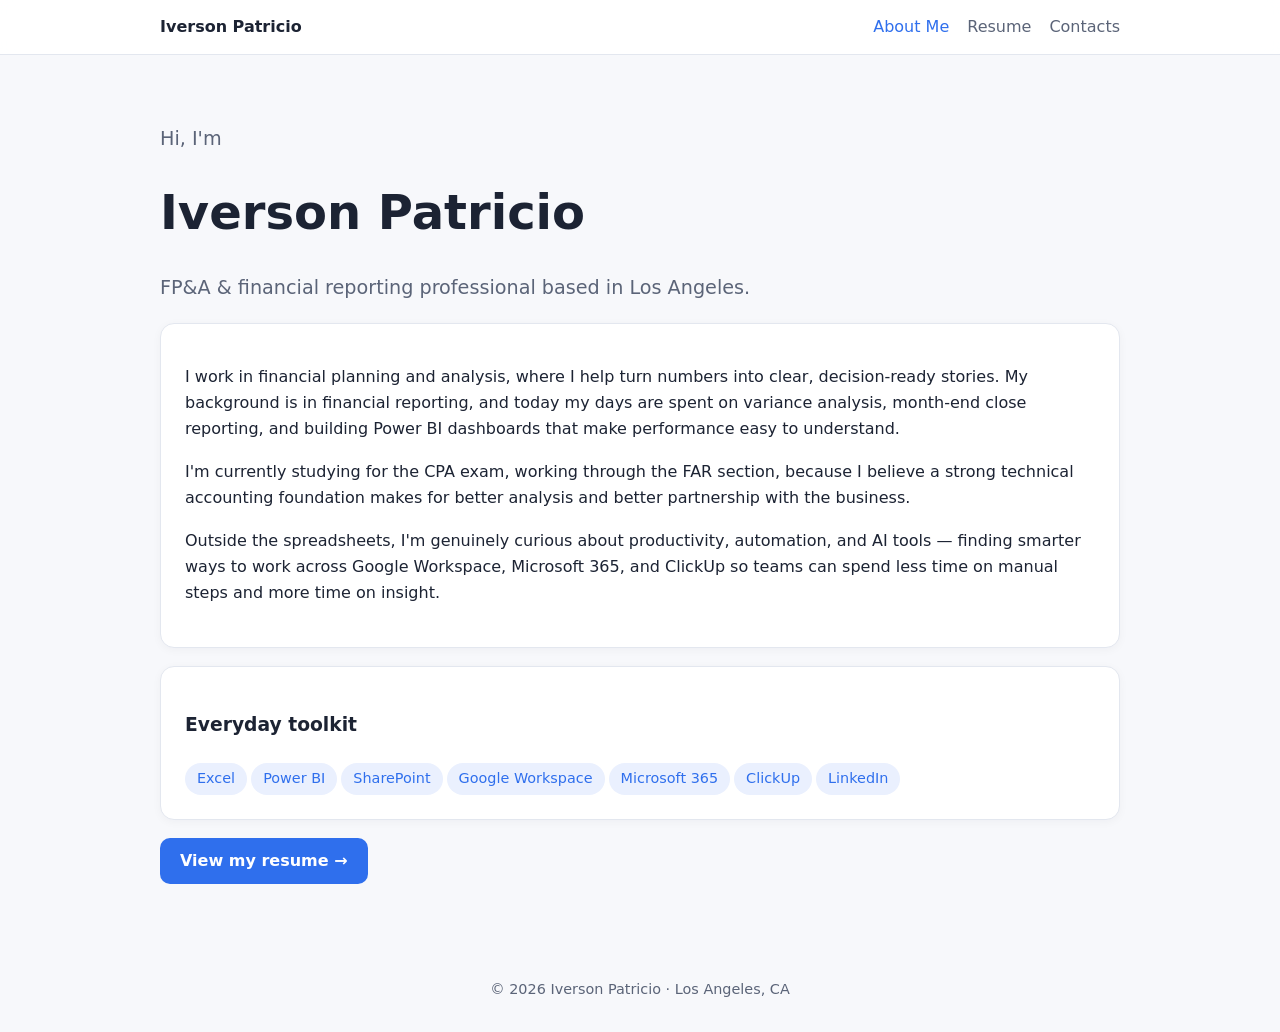
==== index.html @ 7f49e9b9 "Initial personal site" ====
<!DOCTYPE html><html lang="en"><head><meta charset="utf-8"><meta name="viewport" content="width=device-width,initial-scale=1">
<!-- PLACEHOLDERS NEEDING INPUT (see README.md): Work experience (employers, titles, dates, highlights); Education (school, degree, dates); Certifications (any besides CPA in progress); LinkedIn URL; Email address. Also review the drafted bio. -->
<title>About · Iverson Patricio</title><meta name="description" content="Iverson Patricio — FP&A and financial reporting professional in Los Angeles."><link rel="stylesheet" href="style.css"></head><body>
<nav><div class="nav-in"><a class="brand" href="index.html" data-nav>Iverson Patricio</a><div class="links">
<a href="index.html" data-nav class="active">About Me</a><a href="resume.html" data-nav >Resume</a><a href="contact.html" data-nav >Contacts</a></div></div></nav><main>
<p class="lead">Hi, I'm</p><h1>Iverson Patricio</h1><p class="lead">FP&amp;A &amp; financial reporting professional based in Los Angeles.</p>
<div class="card"><p>I work in financial planning and analysis, where I help turn numbers into clear, decision-ready stories. My background is in financial reporting, and today my days are spent on variance analysis, month-end close reporting, and building Power BI dashboards that make performance easy to understand.</p>
<p>I'm currently studying for the CPA exam, working through the FAR section, because I believe a strong technical accounting foundation makes for better analysis and better partnership with the business.</p>
<p>Outside the spreadsheets, I'm genuinely curious about productivity, automation, and AI tools — finding smarter ways to work across Google Workspace, Microsoft 365, and ClickUp so teams can spend less time on manual steps and more time on insight.</p></div>
<div class="card"><h3>Everyday toolkit</h3><div class="tags"><span>Excel</span><span>Power BI</span><span>SharePoint</span><span>Google Workspace</span><span>Microsoft 365</span><span>ClickUp</span><span>LinkedIn</span></div></div>
<p><a class="btn" href="resume.html" data-nav>View my resume →</a></p>
</main><footer>© 2026 Iverson Patricio · Los Angeles, CA</footer><script src="script.js"></script></body></html>
---- style.css ----
:root{--bg:#f7f8fb;--card:#fff;--ink:#1c2333;--muted:#5b6478;--accent:#2f6fed;--line:#e3e7ef}
*{box-sizing:border-box}html{scroll-behavior:smooth}
body{margin:0;font-family:Inter,system-ui,-apple-system,Segoe UI,Roboto,sans-serif;background:var(--bg);color:var(--ink);line-height:1.65;opacity:0;transition:opacity .35s ease}
body.loaded{opacity:1}body.leaving{opacity:0}
nav{position:sticky;top:0;z-index:10;background:rgba(255,255,255,.9);backdrop-filter:blur(8px);border-bottom:1px solid var(--line)}
.nav-in{max-width:1000px;margin:auto;display:flex;align-items:center;justify-content:space-between;padding:14px 20px;flex-wrap:wrap;gap:10px}
.brand{font-weight:700;color:var(--ink);text-decoration:none}
.links a{margin-left:18px;color:var(--muted);text-decoration:none;font-weight:500}
.links a.active,.links a:hover{color:var(--accent)}
main{max-width:1000px;margin:auto;padding:48px 20px}
h1{font-size:clamp(2rem,5vw,3rem);margin:.2em 0}.lead{font-size:1.2rem;color:var(--muted)}
.card{background:var(--card);border:1px solid var(--line);border-radius:14px;padding:24px;margin:18px 0;box-shadow:0 2px 10px rgba(20,30,60,.04)}
.ph{background:#fff4d6;border:1px dashed #d9a400;padding:1px 6px;border-radius:5px;font-size:.92em}
.tags span{display:inline-block;background:#eaf0fe;color:var(--accent);padding:4px 12px;border-radius:99px;margin:4px 4px 0 0;font-size:.9rem}
.resume{display:grid;grid-template-columns:200px 1fr;gap:32px}
.spy{position:sticky;top:80px;align-self:start}.spy a{display:block;padding:8px 12px;color:var(--muted);text-decoration:none;border-left:3px solid transparent}
.spy a.on{color:var(--accent);border-color:var(--accent);font-weight:600}
section{scroll-margin-top:80px}
.btn{display:inline-block;background:var(--accent);color:#fff;padding:10px 20px;border-radius:10px;text-decoration:none;font-weight:600}
footer{text-align:center;color:var(--muted);padding:30px;font-size:.9rem}
@media(max-width:720px){.resume{grid-template-columns:1fr}.spy{top:56px;display:flex;overflow-x:auto;background:var(--bg);z-index:5}.spy a{border-left:0;border-bottom:3px solid transparent;white-space:nowrap}.spy a.on{border-color:var(--accent)}.links a{margin:0 14px 0 0}}
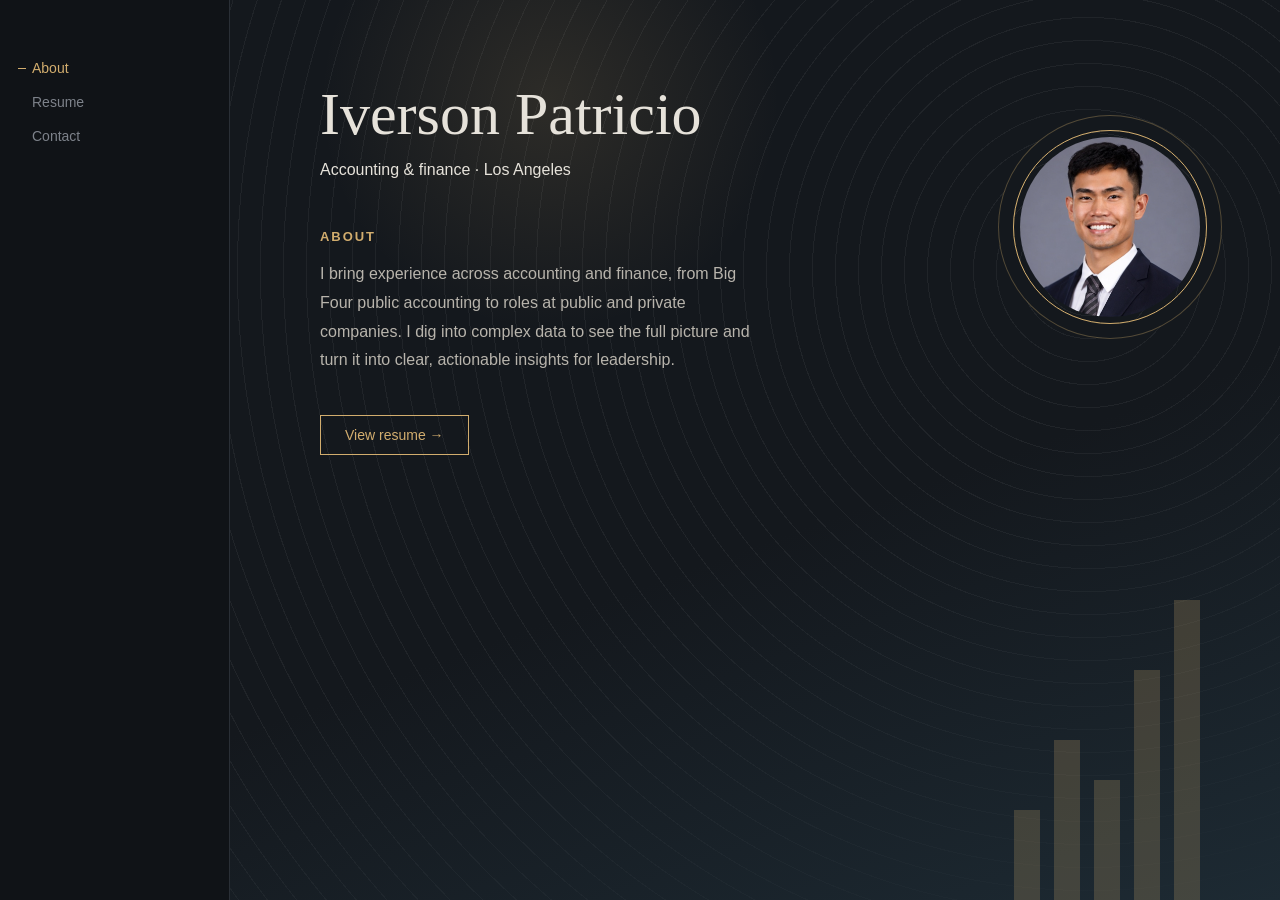
==== commit 095210e6: "Publish Midnight Contour as main portfolio" ====
--- a/index.html
+++ b/index.html
@@ -1,12 +1,37 @@
-<!DOCTYPE html><html lang="en"><head><meta charset="utf-8"><meta name="viewport" content="width=device-width,initial-scale=1">
-<!-- PLACEHOLDERS NEEDING INPUT (see README.md): Work experience (employers, titles, dates, highlights); Education (school, degree, dates); Certifications (any besides CPA in progress); LinkedIn URL; Email address. Also review the drafted bio. -->
-<title>About · Iverson Patricio</title><meta name="description" content="Iverson Patricio — FP&A and financial reporting professional in Los Angeles."><link rel="stylesheet" href="style.css"></head><body>
-<nav><div class="nav-in"><a class="brand" href="index.html" data-nav>Iverson Patricio</a><div class="links">
-<a href="index.html" data-nav class="active">About Me</a><a href="resume.html" data-nav >Resume</a><a href="contact.html" data-nav >Contacts</a></div></div></nav><main>
-<p class="lead">Hi, I'm</p><h1>Iverson Patricio</h1><p class="lead">FP&amp;A &amp; financial reporting professional based in Los Angeles.</p>
-<div class="card"><p>I work in financial planning and analysis, where I help turn numbers into clear, decision-ready stories. My background is in financial reporting, and today my days are spent on variance analysis, month-end close reporting, and building Power BI dashboards that make performance easy to understand.</p>
-<p>I'm currently studying for the CPA exam, working through the FAR section, because I believe a strong technical accounting foundation makes for better analysis and better partnership with the business.</p>
-<p>Outside the spreadsheets, I'm genuinely curious about productivity, automation, and AI tools — finding smarter ways to work across Google Workspace, Microsoft 365, and ClickUp so teams can spend less time on manual steps and more time on insight.</p></div>
-<div class="card"><h3>Everyday toolkit</h3><div class="tags"><span>Excel</span><span>Power BI</span><span>SharePoint</span><span>Google Workspace</span><span>Microsoft 365</span><span>ClickUp</span><span>LinkedIn</span></div></div>
-<p><a class="btn" href="resume.html" data-nav>View my resume →</a></p>
-</main><footer>© 2026 Iverson Patricio · Los Angeles, CA</footer><script src="script.js"></script></body></html>
+<!doctype html><html><head><meta name="robots" content="noindex"><meta charset='utf-8'><style>body{margin:0;font-family:Helvetica,Arial,sans-serif;display:flex;height:100vh;overflow:hidden;position:relative}nav{width:230px;padding:60px 32px;box-sizing:border-box;display:flex;flex-direction:column;justify-content:space-between;position:relative;z-index:2}.links{display:flex;flex-direction:column}.links a{margin-top:18px;font-size:14px}.logo{font-family:Georgia,serif;font-size:26px}.foot{font-size:12px;opacity:.6}main{padding:120px 90px;max-width:620px;position:relative;z-index:2}h1{font-family:Georgia,serif;font-weight:400;font-size:60px;margin:0}.sub{margin:12px 0 50px}h2{font-size:13px;letter-spacing:.15em;text-transform:uppercase}p{line-height:1.8;font-size:16px}a{text-decoration:none}.btn{display:inline-block;margin-top:24px;font-size:14px;padding:11px 24px}body{background:#14181d;color:#e6e2da;background-image:repeating-radial-gradient(circle at 85% 30%,transparent 0 22px,#ffffff0d 22px 23px)}nav{background:#101317;border-right:1px solid #2a2f36}.links a{color:#7d828a}.links a.on{color:#d2ad6e}.logo{color:#d2ad6e}h2{color:#d2ad6e}p{color:#b8b4ac}.btn{border:1px solid #d2ad6e;color:#d2ad6e}.bar{position:absolute;right:80px;bottom:0;display:flex;gap:14px;align-items:flex-end;z-index:1;opacity:.22}.bar i{width:26px;background:#d2ad6e;display:block}main{}.gl{position:absolute;left:300px;top:-150px;width:500px;height:500px;background:radial-gradient(circle,#d2ad6e22,transparent 65%);z-index:1}.dg{position:absolute;right:0;top:0;width:100%;height:100%;background:linear-gradient(160deg,transparent 60%,#1d2a33 100%);z-index:0}.ln{position:absolute;left:230px;top:420px;width:420px;height:1px;background:linear-gradient(90deg,#d2ad6e66,transparent);z-index:1}body{height:auto;overflow:auto;min-height:100vh}nav{position:sticky;top:0;height:100vh}.wrap{display:flex}.tabs{display:flex;gap:22px;margin:0 0 40px;font-size:12px;letter-spacing:.15em;text-transform:uppercase}.tabs a{color:#7d828a}.tabs a.on{color:#d2ad6e}.job{border-left:1px solid #d2ad6e55;padding:0 0 26px 22px;position:relative}.job:before{content:'';position:absolute;left:-4px;top:6px;width:7px;height:7px;border-radius:50%;background:#d2ad6e}.job h3{font-family:Georgia,serif;font-weight:400;font-size:20px;margin:0}.meta{font-size:13px;color:#d2ad6e;margin:4px 0 8px}.job ul{margin:0;padding-left:18px;color:#b8b4ac;font-size:14px;line-height:1.7}.chips span{display:inline-block;border:1px solid #3a3f46;padding:6px 12px;margin:0 8px 8px 0;font-size:13px;color:#cfcac0}h2{margin-top:44px}main{max-width:720px;padding:80px 90px}
+body{overflow:hidden;height:100vh}nav{height:100vh}
+#stage{flex:1;position:relative;height:100vh;overflow:hidden;z-index:2}
+.view{position:absolute;inset:0;overflow-y:auto;opacity:0;visibility:hidden;transform:translateY(24px);transition:opacity .55s cubic-bezier(.2,.7,.2,1),transform .55s cubic-bezier(.2,.7,.2,1),visibility 0s .55s}
+.view.on{opacity:1;visibility:visible;transform:none;transition-delay:.12s,.12s,0s}
+.view.out{opacity:0;transform:translateY(-16px)}
+.view main{max-width:720px}
+.links a{position:relative;cursor:pointer;transition:color .3s}
+.links a:after{content:'';position:absolute;left:-14px;top:50%;width:0;height:1px;background:#d2ad6e;transition:width .35s}
+.links a.on:after{width:8px}.links a:hover{color:#e6e2da}
+.btn{transition:background .3s,color .3s}.btn:hover{background:#d2ad6e;color:#14181d}
+.bar i{transform-origin:bottom;transform:scaleY(0);transition:transform 1.1s cubic-bezier(.2,.8,.2,1),opacity .6s}
+.bar.go i{transform:scaleY(var(--s,1))}
+.ln{transform-origin:left;transform:scaleX(0);transition:transform 1.2s cubic-bezier(.2,.8,.2,1) .2s}.ln.go{transform:scaleX(1)}
+.gl{transition:transform 1.4s ease}
+.rv{opacity:0;transform:translateY(14px);transition:opacity .6s ease,transform .6s ease}.rv.in{opacity:1;transform:none}
+@media (prefers-reduced-motion:reduce){*{transition:none!important}}
+.skcat{font-size:12px;letter-spacing:.12em;text-transform:uppercase;color:#7d828a;margin:18px 0 10px}.tabs a{cursor:pointer;transition:color .3s}.tabs a:hover{color:#e6e2da}.card{display:flex;gap:26px;align-items:center;border:1px solid #d2ad6e88;background:#101317cc;padding:28px 32px;max-width:560px;margin:10px 0 8px}.card img{width:110px;height:110px;border-radius:50%;object-fit:cover;object-position:50% 25%;border:1px solid #d2ad6e;padding:4px;flex:none}.cn{font-family:Georgia,serif;font-size:24px;color:#e6e2da}.cs{font-size:13px;color:#d2ad6e;margin:4px 0 14px}.cl{display:block;font-size:14px;color:#b8b4ac;line-height:1.8;transition:color .3s}.cl:hover{color:#d2ad6e}.hs{width:140px;height:140px;border-radius:50%;object-fit:cover;object-position:50% 25%;border:1px solid #d2ad6e;padding:5px;margin:0 0 32px;display:block;position:relative;z-index:3;flex:none}@media (max-width:900px){#about main{padding:48px 28px}.hs{width:110px;height:110px}}#about main,#about p{max-width:440px}.ring{position:absolute;right:7%;top:130px;width:180px;height:180px;border-radius:50%;object-fit:cover;object-position:50% 25%;border:1px solid #d2ad6e;padding:6px;box-shadow:0 0 0 14px #14181d,0 0 0 15px #d2ad6e55;z-index:1}@media (max-width:1100px){.ring{position:static;display:block;width:120px;height:120px;margin:48px 0 0 90px}#about main{padding-top:36px}}nav{justify-content:flex-start!important}.links a:first-child{margin-top:0}</style></head><body><div class='dg'></div><div class='gl'></div><div class='bar'><i style='height:90px'></i><i style='height:160px'></i><i style='height:120px'></i><i style='height:230px'></i><i style='height:300px'></i></div><nav><div class="links"><a data-go="about" href="#about">About</a><a data-go="resume" href="#resume">Resume</a><a data-go="contact" href="#contact">Contact</a></div></nav><div id='stage'><section class='view' id='about'><img class='ring' src='headshot.png' alt='Iverson Patricio'><main><h1 class='rv'>Iverson Patricio</h1><div class="sub">Accounting &amp; finance · Los Angeles</div><h2 class='rv'>About</h2><p class='rv'>I bring experience across accounting and finance, from Big Four public accounting to roles at public and private companies. I dig into complex data to see the full picture and turn it into clear, actionable insights for leadership.</p><a class="btn" href="#resume" data-go="resume">View resume →</a></main></section><section class='view' id='resume'><main><h1 class='rv'>Resume</h1><div class='sub'>Accounting &amp; finance · Los Angeles</div>
+<div class='tabs'><a href='#' data-jump='r-exp'>Experience</a><a href='#' data-jump='r-edu'>Education</a><a href='#' data-jump='r-cert'>Certifications</a><a href='#' data-jump='r-skills'>Skills</a><a href='#' data-jump='r-int'>Interests</a></div>
+<h2 class='rv' >Summary</h2><p class='rv'  style='color:#b8b4ac;line-height:1.8'>Finance professional with progressive experience across public accounting and corporate FP&amp;A and financial reporting in homebuilding, banking, and other private industries managing over $5B in assets.</p><h2 class='rv' id='r-exp'>Experience</h2><div class='job rv' ><h3>Senior Financial and Reporting Analyst</h3><div class='meta'>Thomas James Homes · Aliso Viejo, CA · 08/2025 – Present</div><ul><li>Managed quarterly and annual audited financial statements per GAAP, including footnotes and audit-ready tie-out schedules in Workiva</li><li>Led external audit deliverables and communications between internal teams and external auditors</li><li>Led multi-divisional P&amp;L analysis, forecasting, and reporting packages and presentations</li><li>Managed monthly board reporting packages for executive leadership, including KPIs, variance analysis, and executive-level presentations</li><li>Ensured accuracy, completeness, and integrity of financial data across monthly, quarterly, and ad-hoc reporting</li><li>Partnered with Divisional VP of Finance, Operational Finance, Corporate FP&amp;A, and Accounting to validate actuals vs. plan and forecast</li></ul></ul></div><div class='job rv' ><h3>Experienced Audit / Acting Senior</h3><div class='meta'>PwC · Los Angeles, CA · 08/2024 – 08/2025</div><ul><li>Performed financial testing and analysis aligned with US GAAP and PCAOB standards, evaluating internal controls and operational efficiency</li><li>Conducted detailed reviews of financial statements, including tie-out and tie-in procedures, to ensure data accuracy</li><li>Managed engagements from planning through reporting, meeting tight deadlines without compromising quality</li><li>As Acting Senior, directed audit work over financial statements and coordinated client deliverables, testing, and review notes</li><li>Applied GAAP and analytical procedures to investigate variances and keep deliverables accurate and audit-ready</li></ul></div><div class='job rv' ><h3>Experienced Audit Associate</h3><div class='meta'>Eide Bailly · Laguna Hills, CA · 08/2023 – 08/2024</div><ul><li>Evaluated financial statements through tie-out and tie-in procedures to ensure data integrity</li><li>Led audit projects from planning through reporting while managing competing priorities</li><li>Performed control testing and validated financial data, supporting operational efficiency</li><li>Performed substantive and controls-oriented audit work across financial statements</li><li>Delivered audit testing and documentation under tight timelines</li></ul></div><div class='job rv' ><h3>Assistant Controller</h3><div class='meta'>Freedom Management Company LLC · 05/2021 – 05/2023</div><ul><li>Managed month-end close, preparing financial documents and supporting the CFO on high-priority reporting deliverables</li><li>Reconciled QuickBooks transactions and oversaw intercompany invoicing and credit card compliance across multiple entities, strengthening financial controls</li><li>Led system migration for payroll and scheduling platforms, ensuring accurate data conversion and training staff on new financial processes</li><li>Built Excel-based schedules and management reporting packages for leadership</li><li>Partnered with leadership on financial packages and process improvements, bridging operational results to management reporting</li></ul></div><div class='job rv' ><h3>Bookkeeper · Dining Room Lead</h3><div class='meta'>Freedom Village · Lake Forest, CA · 08/2016 – 05/2021</div><ul><li>Bookkeeper (08/2018 – 05/2021): kept cash, deposits, and guest charges accurate through busy service weeks and month-end rushes</li><li>Handled vendor bills, drawer counts, and resident and guest billing questions while staying calm and responsive</li><li>Partnered with dining managers so the numbers behind a packed floor were right and residents' accounts were handled with care</li><li>Dining Room Associate / Lead (08/2016 – 08/2018): worked a fast-paced, full-service dining room, handling special requests with patience</li><li>Led busy-night shifts by keeping service moving, resolving guest concerns on the spot, and closing out the shift accurately</li></ul></div>
+<h2 class='rv' id='r-edu'>Education</h2><div class='job rv' ><h3>California State University, Fullerton</h3><div class='meta'>B.A. in Accounting</div></div><div class='job rv' ><h3>Saddleback College</h3><div class='meta'>A.S. in Business Administration</div></div>
+<h2 class='rv' id='r-cert'>Certifications</h2><div class='chips rv' ><span>CPA Candidate (1 of 4 sections passed)</span><span>Alteryx Core Certified</span><span>Financial Planning Foundations</span><span>Real Estate Analytics</span><span>Beta Alpha Psi</span></div>
+<h2 class='rv' id='r-skills'>Skills</h2><div class='rv skcat'>Accounting &amp; Financial Reporting</div><div class='chips rv' ><span>GAAP financial statements</span><span>Month-end close</span><span>Footnote drafting</span><span>Technical accounting research</span><span>SOX / PCAOB testing</span><span>Audit liaison</span><span>Workiva</span></div><div class='rv skcat'>FP&amp;A</div><div class='chips rv' ><span>Forecasting</span><span>Financial modeling</span><span>KPI &amp; variance analysis</span><span>Management reporting</span><span>Executive presentations</span></div><div class='rv skcat'>Software</div><div class='chips rv' ><span>Microsoft Suite</span><span>Excel</span><span>Power BI</span><span>Alteryx</span><span>Vena FP&amp;A</span><span>QuickBooks</span></div><div class='rv skcat'>AI</div><div class='chips rv' ><span>Claude</span><span>Codex</span><span>Grok</span><span>xAI</span></div>
+<h2 class='rv' id='r-int'>Interests</h2><div class='chips rv' ><span>Going to the beach</span><span>Traveling</span><span>Sports</span><span>Fitness</span></div></main></section><section class='view' id='contact'><main><h1 class='rv'>Contact</h1><div class='sub'>Accounting &amp; finance · Los Angeles</div><h2 class='rv'>I'd love to connect</h2><div class='card rv'><img src='headshot.png' alt='Iverson Patricio'><div><div class='cn'>Iverson Patricio</div><div class='cs'>Accounting &amp; finance · Los Angeles</div><a class='cl' href='mailto:allamiverson@gmail.com'>allamiverson@gmail.com</a><a class='cl' href='https://www.linkedin.com/in/iverson-patricio-32b6551a6/' target='_blank' rel='noopener'>linkedin.com/in/iverson-patricio-32b6551a6</a></div></div><a class='btn' href='#about' data-go='about'>← Back to about</a></main></section></div><script>
+const V=['about','resume','contact'],bars=[...document.querySelectorAll('.bar i')],B=document.querySelector('.bar'),G=document.querySelector('.gl');
+const sets={about:[1,1,1,1,1],resume:[.7,1.15,.9,1.3,1.05],contact:[.5,.8,1.1,.75,1.2]};
+function bar(v,k=1){bars.forEach((b,i)=>{b.style.transitionDelay=(i*90)+'ms';b.style.setProperty('--s',(sets[v][i]*k).toFixed(3))})}
+function show(v){if(!V.includes(v))v='about';document.querySelectorAll('.links a').forEach(a=>a.classList.toggle('on',a.dataset.go===v));
+document.querySelectorAll('.view').forEach(s=>{if(s.id===v){s.classList.remove('out');s.classList.add('on');s.scrollTop=0;reveal(s)}else if(s.classList.contains('on')){s.classList.remove('on');s.classList.add('out')}});
+bar(v);G.style.transform='translate('+(V.indexOf(v)*60)+'px,'+(V.indexOf(v)*40)+'px)'}
+document.addEventListener('click',e=>{const j=e.target.closest('[data-jump]');if(j){e.preventDefault();const t=document.getElementById(j.dataset.jump),v=t.closest('.view');v.scrollTo({top:t.offsetTop-30,behavior:'smooth'});document.querySelectorAll('.tabs a').forEach(x=>x.classList.toggle('on',x===j));return}const a=e.target.closest('[data-go]');if(a){e.preventDefault();history.pushState(null,'','#'+a.dataset.go);show(a.dataset.go)}});
+addEventListener('popstate',()=>show(location.hash.slice(1)));
+const io=new IntersectionObserver(es=>es.forEach(x=>{if(x.isIntersecting){x.target.classList.add('in');io.unobserve(x.target)}}),{threshold:.15});
+function reveal(s){s.querySelectorAll('.rv').forEach((el,i)=>{el.classList.remove('in');el.style.transitionDelay=Math.min(i*60,360)+'ms';if(el.getBoundingClientRect().top<innerHeight){setTimeout(()=>el.classList.add('in'),30)}else io.observe(el)})}
+document.querySelectorAll('.view').forEach(s=>s.addEventListener('scroll',()=>{const p=s.scrollTop/Math.max(1,s.scrollHeight-s.clientHeight);bars.forEach(b=>b.style.transitionDelay='0ms');bar(s.id,1+p*.25);B.style.opacity=(.22-p*.08).toFixed(3)}));
+requestAnimationFrame(()=>{B.classList.add('go');show(location.hash.slice(1)||'about')});
+</script></body></html>
